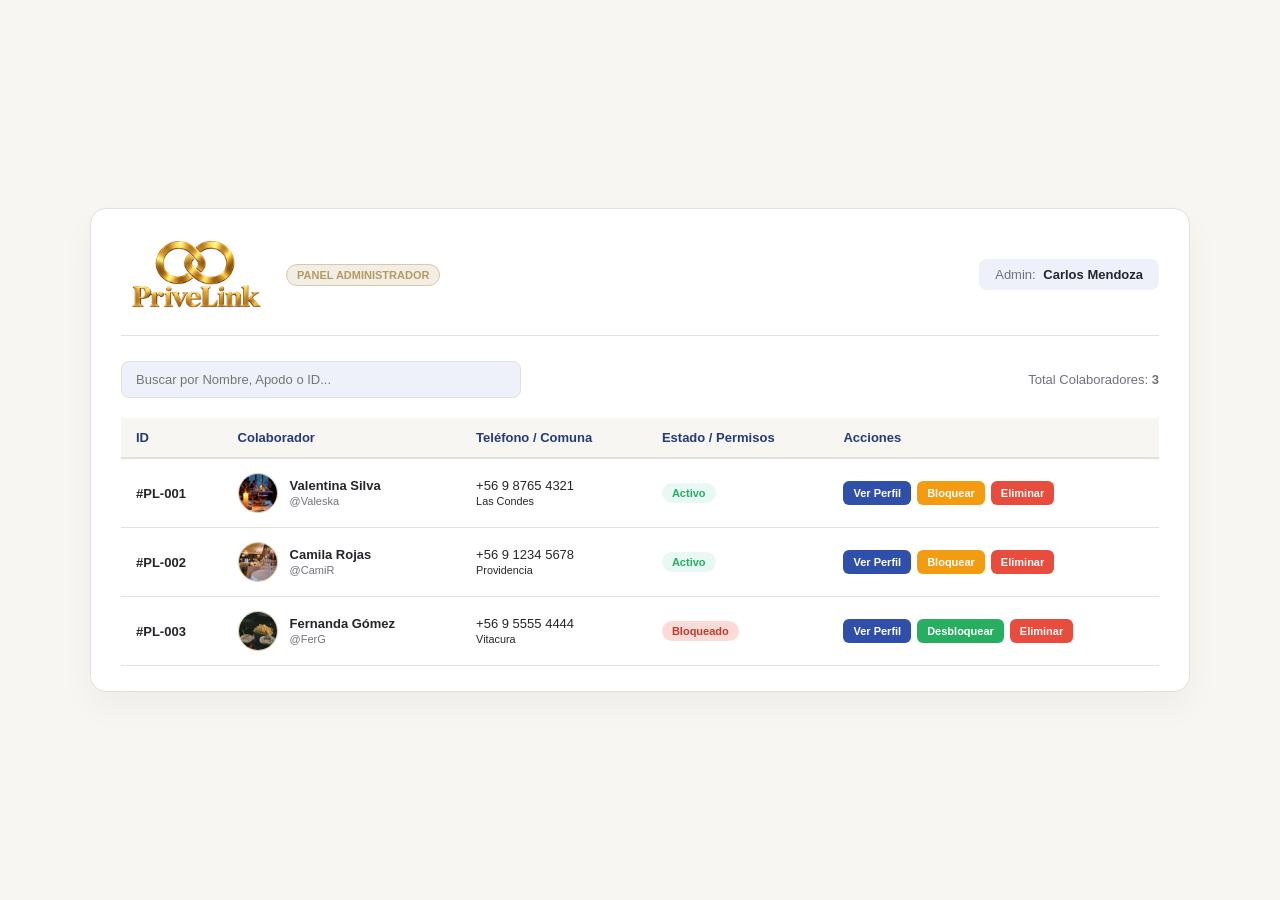
==== admin.html @ f7ac3140 "Se agrega pagina de administradores" ====
<!DOCTYPE html>
<html lang="es">
<head>
  <meta charset="UTF-8">
  <meta name="viewport" content="width=device-width, initial-scale=1.0">
  <title>Panel de Administración - PRIVÉLINK</title>
  <link rel="stylesheet" href="style.css">
</head>
<body>

  <div class="contenedor-admin">
    
    <header class="admin-header">
      <div class="brand-admin">
        <img src="img/logo privelink.png" alt="PriveLink Logo" class="logo-admin">
        <span class="badge-rol">Panel Administrador</span>
      </div>
      <div class="admin-user-info">
        <span class="label-admin">Admin:</span>
        <strong id="nombre-admin">Carlos Mendoza</strong>
      </div>
    </header>

    <section class="toolbar-admin">
      <div class="search-box">
        <input type="text" id="input-buscar" placeholder="Buscar por Nombre, Apodo o ID..." onkeyup="filtrarTabla()">
      </div>
      <div class="stats-box">
        <span>Total Colaboradores: <strong id="total-colaboradores">3</strong></span>
      </div>
    </section>

    <section class="tabla-contenedor">
      <table class="tabla-admin">
        <thead>
          <tr>
            <th>ID</th>
            <th>Colaborador</th>
            <th>Teléfono / Comuna</th>
            <th>Estado / Permisos</th>
            <th>Acciones</th>
          </tr>
        </thead>
        <tbody id="tabla-body">
          
          <tr data-id="PL-001">
            <td><strong>#PL-001</strong></td>
            <td>
              <div class="user-cell">
                <img src="img/servicio-cena.jpg" alt="Foto" class="avatar-tabla">
                <div>
                  <p class="user-name">Valentina Silva</p>
                  <span class="user-apodo">@Valeska</span>
                </div>
              </div>
            </td>
            <td>
              <p>+56 9 8765 4321</p>
              <small>Las Condes</small>
            </td>
            <td>
              <span class="status-tag activo">Activo</span>
            </td>
            <td>
              <div class="acciones-cell">
                <a href="perfil.html?id=PL-001" class="btn-tabla btn-ver" title="Ver Perfil">Ver Perfil</a>
                <button class="btn-tabla btn-estado" onclick="alternarEstado(this)">Bloquear</button>
                <button class="btn-tabla btn-eliminar" onclick="eliminarFila(this)">Eliminar</button>
              </div>
            </td>
          </tr>

          <tr data-id="PL-002">
            <td><strong>#PL-002</strong></td>
            <td>
              <div class="user-cell">
                <img src="img/servicio-evento.jpg" alt="Foto" class="avatar-tabla">
                <div>
                  <p class="user-name">Camila Rojas</p>
                  <span class="user-apodo">@CamiR</span>
                </div>
              </div>
            </td>
            <td>
              <p>+56 9 1234 5678</p>
              <small>Providencia</small>
            </td>
            <td>
              <span class="status-tag activo">Activo</span>
            </td>
            <td>
              <div class="acciones-cell">
                <a href="perfil.html?id=PL-002" class="btn-tabla btn-ver" title="Ver Perfil">Ver Perfil</a>
                <button class="btn-tabla btn-estado" onclick="alternarEstado(this)">Bloquear</button>
                <button class="btn-tabla btn-eliminar" onclick="eliminarFila(this)">Eliminar</button>
              </div>
            </td>
          </tr>

          <tr data-id="PL-003">
            <td><strong>#PL-003</strong></td>
            <td>
              <div class="user-cell">
                <img src="img/servicio-cine.jpg" alt="Foto" class="avatar-tabla">
                <div>
                  <p class="user-name">Fernanda Gómez</p>
                  <span class="user-apodo">@FerG</span>
                </div>
              </div>
            </td>
            <td>
              <p>+56 9 5555 4444</p>
              <small>Vitacura</small>
            </td>
            <td>
              <span class="status-tag bloqueado">Bloqueado</span>
            </td>
            <td>
              <div class="acciones-cell">
                <a href="perfil.html?id=PL-003" class="btn-tabla btn-ver" title="Ver Perfil">Ver Perfil</a>
                <button class="btn-tabla btn-estado desbloquear" onclick="alternarEstado(this)">Desbloquear</button>
                <button class="btn-tabla btn-eliminar" onclick="eliminarFila(this)">Eliminar</button>
              </div>
            </td>
          </tr>

        </tbody>
      </table>
    </section>

  </div>

  <script src="script-admin.js"></script>
</body>
</html>
---- style.css ----
* {
  box-sizing: border-box;
  margin: 0;
  padding: 0;
}

body {
  font-family: 'Trebuchet MS', 'Lucida Sans Unicode', 'Lucida Grande', sans-serif;
  min-height: 100vh;
  background-color: #F7F6F2;
  display: flex;
  justify-content: center;
  align-items: center;
  padding: 20px;
  color: #25262B;
}

.contenedor-principal {
  display: flex;
  flex-direction: row;
  width: 100%;
  max-width: 1060px;
  min-height: 620px;
  gap: 30px;
  align-items: center;
}

.tarjeta-formulario {
  background: #FFFFFF;
  width: 450px;
  padding: 35px 32px;
  border-radius: 16px;
  border: 1px solid #E2E0DB;
  box-shadow: 0 15px 35px rgba(37, 38, 43, 0.04);
  flex-shrink: 0;
}

.titulo-form {
  font-family: 'Georgia', serif;
  font-size: 26px;
  font-weight: 700;
  color: #243B78;
  margin-bottom: 22px;
}

.pasos-header {
  position: relative;
  margin-bottom: 30px;
}

.linea-progreso {
  position: absolute;
  top: 14px;
  left: 12%;
  width: 76%;
  height: 2px;
  background-color: #E2E0DB;
  z-index: 1;
}

.linea-fill {
  width: 0%;
  height: 100%;
  background: #304FA8;
  transition: width 0.3s ease;
}

.puntos-pasos {
  display: flex;
  justify-content: space-between;
  position: relative;
  z-index: 2;
}

.paso-item {
  display: flex;
  flex-direction: column;
  align-items: center;
  gap: 4px;
}

.paso-item .num {
  width: 28px;
  height: 28px;
  border-radius: 50%;
  background: #E2E0DB;
  color: #70727A;
  font-size: 12px;
  font-weight: bold;
  display: flex;
  align-items: center;
  justify-content: center;
  transition: all 0.3s ease;
}

.paso-item .label {
  font-size: 11px;
  color: #70727A;
}

.paso-item.activo .num {
  background: #304FA8;
  color: #FFFFFF;
  box-shadow: 0 3px 8px rgba(48, 79, 168, 0.25);
}

.paso-item.activo .label {
  color: #243B78;
  font-weight: bold;
}

.paso-contenido {
  display: none;
}

.paso-contenido.activo {
  display: block;
}

.grupo-input {
  margin-bottom: 18px;
}

.grupo-input label {
  display: block;
  font-size: 12px;
  font-weight: 600;
  color: #25262B;
  margin-bottom: 6px;
}

.grupo-input input,
.grupo-input textarea {
  width: 100%;
  padding: 12px 14px;
  border-radius: 8px;
  border: 1px solid #E2E0DB;
  background-color: #EEF1FA;
  font-size: 13px;
  color: #25262B;
  font-family: inherit;
  outline: none;
  transition: all 0.2s ease;
}

.grupo-input input::placeholder,
.grupo-input textarea::placeholder {
  color: #70727A;
  opacity: 0.7;
}

.grupo-input input:focus,
.grupo-input textarea:focus {
  background-color: #FFFFFF;
  border-color: #304FA8;
  box-shadow: 0 0 0 3px rgba(48, 79, 168, 0.12);
}

.upload-box {
  background: #EEF1FA;
  border: 2px dashed #D8C8A5;
  border-radius: 8px;
  padding: 22px;
  text-align: center;
  position: relative;
  transition: border-color 0.2s;
}

.upload-box:hover {
  border-color: #B59A63;
}

.upload-box input {
  position: absolute;
  top: 0; left: 0; width: 100%; height: 100%;
  opacity: 0;
  cursor: pointer;
}

.upload-box p {
  font-size: 12px;
  color: #70727A;
  word-break: break-all;
}

.upload-box p.archivo-cargado {
  color: #243B78;
  font-weight: bold;
}

.error-msg {
  display: none;
  font-size: 11px;
  color: #c0392b;
  margin-top: 4px;
}

.grupo-input.error input,
.grupo-input.error textarea {
  border-color: #c0392b;
  background-color: #fff5f5;
}

.grupo-input.error .error-msg {
  display: block;
}

.btn-principal {
  width: 100%;
  padding: 13px;
  border-radius: 8px;
  border: none;
  background: #304FA8;
  color: #FFFFFF;
  font-family: 'Trebuchet MS', sans-serif;
  font-size: 14px;
  font-weight: bold;
  cursor: pointer;
  margin-top: 10px;
  transition: background-color 0.2s ease, box-shadow 0.2s ease;
}

.btn-principal:hover {
  background: #243B78;
  box-shadow: 0 4px 12px rgba(36, 59, 120, 0.25);
}

.botones-dobles {
  display: flex;
  gap: 10px;
  margin-top: 10px;
}

.btn-secundario {
  width: 35%;
  padding: 13px;
  border-radius: 8px;
  border: 1px solid #D8C8A5;
  background: #F3EEE5;
  color: #25262B;
  font-family: 'Trebuchet MS', sans-serif;
  font-size: 14px;
  font-weight: 600;
  cursor: pointer;
  transition: all 0.2s ease;
}

.btn-secundario:hover {
  background: #E2E0DB;
  border-color: #B59A63;
}

.tarjeta-derecha {
  flex: 1;
  height: 590px;
  border-radius: 16px;
  background: linear-gradient(180deg, #F3EEE5 0%, #EEF1FA 100%);
  border: 1px solid #E2E0DB;
  display: flex;
  flex-direction: column;
  align-items: center;
  justify-content: space-between;
  padding: 35px 20px 25px 20px;
  position: relative;
  overflow: hidden;
}

.header-marca {
  text-align: center;
  z-index: 2;
}

.logo-flor {
  margin-bottom: 6px;
}

.logo-img {
  max-width: 210px;
  height: auto;
  display: block;
  margin: 0 auto;
}

.marca-slogan {
  font-size: 11px;
  color: #B59A63;
  letter-spacing: 3px;
  margin-top: 8px;
  font-weight: 600;
}

.collage-servicios {
  position: relative;
  width: 100%;
  height: 380px;
  display: flex;
  justify-content: center;
  align-items: center;
}

.card-mini {
  position: absolute;
  width: 175px;
  height: 180px;
  border-radius: 12px;
  overflow: hidden;
  background: #FFFFFF;
  border: 1px solid #E2E0DB;
  box-shadow: 0 10px 22px rgba(37, 38, 43, 0.08);
  transition: all 0.4s ease;
  cursor: pointer;
  display: flex;
  flex-direction: column;
}

.card-mini img {
  width: 100%;
  height: 140px;
  object-fit: cover;
}

.card-body {
  padding: 8px 10px;
  background: #FFFFFF;
  display: flex;
  align-items: center;
  justify-content: center;
  height: 40px;
}

.tag-servicio {
  font-size: 11px;
  font-weight: 600;
  color: #243B78;
  text-align: center;
}

.card-mini.c3 {
  z-index: 1;
  transform: translate(-75px, -35px) rotate(-6deg);
  animation: flotar3 8s ease-in-out infinite alternate;
}

.card-mini.c4 {
  z-index: 2;
  transform: translate(75px, -25px) rotate(6deg);
  animation: flotar4 6.5s ease-in-out infinite alternate;
}

.card-mini.c1.al-frente {
  z-index: 5;
  transform: translate(-65px, 35px) rotate(-3deg);
  animation: flotar1 6s ease-in-out infinite alternate;
}

.card-mini.c2.al-frente {
  z-index: 6;
  transform: translate(65px, 45px) rotate(4deg);
  animation: flotar2 7s ease-in-out infinite alternate;
}

.card-mini:hover {
  z-index: 20 !important;
  transform: scale(1.12) rotate(0deg) !important;
  box-shadow: 0 16px 30px rgba(36, 59, 120, 0.22);
  border-color: #B59A63;
}

.valores-footer {
  z-index: 2;
}

.frase-marca {
  font-family: 'Georgia', serif;
  font-style: italic;
  font-size: 14px;
  color: #B59A63;
}

@keyframes flotar1 {
  from { transform: translate(-65px, 35px) rotate(-3deg); }
  to { transform: translate(-65px, 45px) rotate(0deg); }
}

@keyframes flotar2 {
  from { transform: translate(65px, 45px) rotate(4deg); }
  to { transform: translate(65px, 33px) rotate(7deg); }
}

@keyframes flotar3 {
  from { transform: translate(-75px, -35px) rotate(-6deg); }
  to { transform: translate(-75px, -23px) rotate(-3deg); }
}

@keyframes flotar4 {
  from { transform: translate(75px, -25px) rotate(6deg); }
  to { transform: translate(75px, -15px) rotate(3deg); }
}

@media (max-width: 880px) {
  .contenedor-principal {
    flex-direction: column;
  }
  .tarjeta-formulario, .tarjeta-derecha {
    width: 100%;
  }
  .tarjeta-derecha {
    height: 440px;
  }
}



.contenedor-admin {
  width: 100%;
  max-width: 1100px;
  margin: 30px auto;
  background: #FFFFFF;
  border-radius: 16px;
  border: 1px solid #E2E0DB;
  box-shadow: 0 15px 35px rgba(37, 38, 43, 0.04);
  padding: 25px 30px;
}

.admin-header {
  display: flex;
  justify-content: space-between;
  align-items: center;
  padding-bottom: 20px;
  border-bottom: 1px solid #E2E0DB;
  margin-bottom: 25px;
}

.brand-admin {
  display: flex;
  align-items: center;
  gap: 15px;
}

.logo-admin {
  max-width: 150px;
  height: auto;
}

.badge-rol {
  background: #F3EEE5;
  color: #B59A63;
  border: 1px solid #D8C8A5;
  font-size: 11px;
  font-weight: 700;
  padding: 4px 10px;
  border-radius: 20px;
  text-transform: uppercase;
}

.admin-user-info {
  font-size: 13px;
  color: #25262B;
  background: #EEF1FA;
  padding: 8px 16px;
  border-radius: 8px;
}

.label-admin {
  color: #70727A;
  margin-right: 4px;
}

.toolbar-admin {
  display: flex;
  justify-content: space-between;
  align-items: center;
  margin-bottom: 20px;
  gap: 20px;
}

.search-box {
  flex: 1;
}

.search-box input {
  width: 100%;
  max-width: 400px;
  padding: 10px 14px;
  border-radius: 8px;
  border: 1px solid #E2E0DB;
  background-color: #EEF1FA;
  font-size: 13px;
  outline: none;
}

.search-box input:focus {
  background-color: #FFFFFF;
  border-color: #304FA8;
}

.stats-box {
  font-size: 13px;
  color: #70727A;
}

.tabla-contenedor {
  overflow-x: auto;
}

.tabla-admin {
  width: 100%;
  border-collapse: collapse;
  text-align: left;
  font-size: 13px;
}

.tabla-admin th {
  background-color: #F7F6F2;
  color: #243B78;
  padding: 12px 15px;
  font-weight: 700;
  border-bottom: 2px solid #E2E0DB;
}

.tabla-admin td {
  padding: 14px 15px;
  border-bottom: 1px solid #E2E0DB;
  vertical-align: middle;
}

.user-cell {
  display: flex;
  align-items: center;
  gap: 12px;
}

.avatar-tabla {
  width: 40px;
  height: 40px;
  border-radius: 50%;
  object-fit: cover;
  border: 1px solid #D8C8A5;
}

.user-name {
  font-weight: 700;
  color: #25262B;
}

.user-apodo {
  font-size: 11px;
  color: #70727A;
}

.status-tag {
  display: inline-block;
  padding: 4px 10px;
  border-radius: 12px;
  font-size: 11px;
  font-weight: bold;
}

.status-tag.activo {
  background-color: #e8f8f5;
  color: #27ae60;
}

.status-tag.bloqueado {
  background-color: #fadbd8;
  color: #c0392b;
}

.acciones-cell {
  display: flex;
  gap: 6px;
}

.btn-tabla {
  padding: 6px 10px;
  border-radius: 6px;
  font-size: 11px;
  font-weight: 600;
  cursor: pointer;
  border: none;
  text-decoration: none;
  transition: all 0.2s ease;
}

.btn-ver {
  background-color: #304FA8;
  color: #FFFFFF;
}

.btn-ver:hover {
  background-color: #243B78;
}

.btn-estado {
  background-color: #f39c12;
  color: #FFFFFF;
}

.btn-estado.desbloquear {
  background-color: #27ae60;
}

.btn-eliminar {
  background-color: #e74c3c;
  color: #FFFFFF;
}

.btn-eliminar:hover {
  background-color: #c0392b;
}
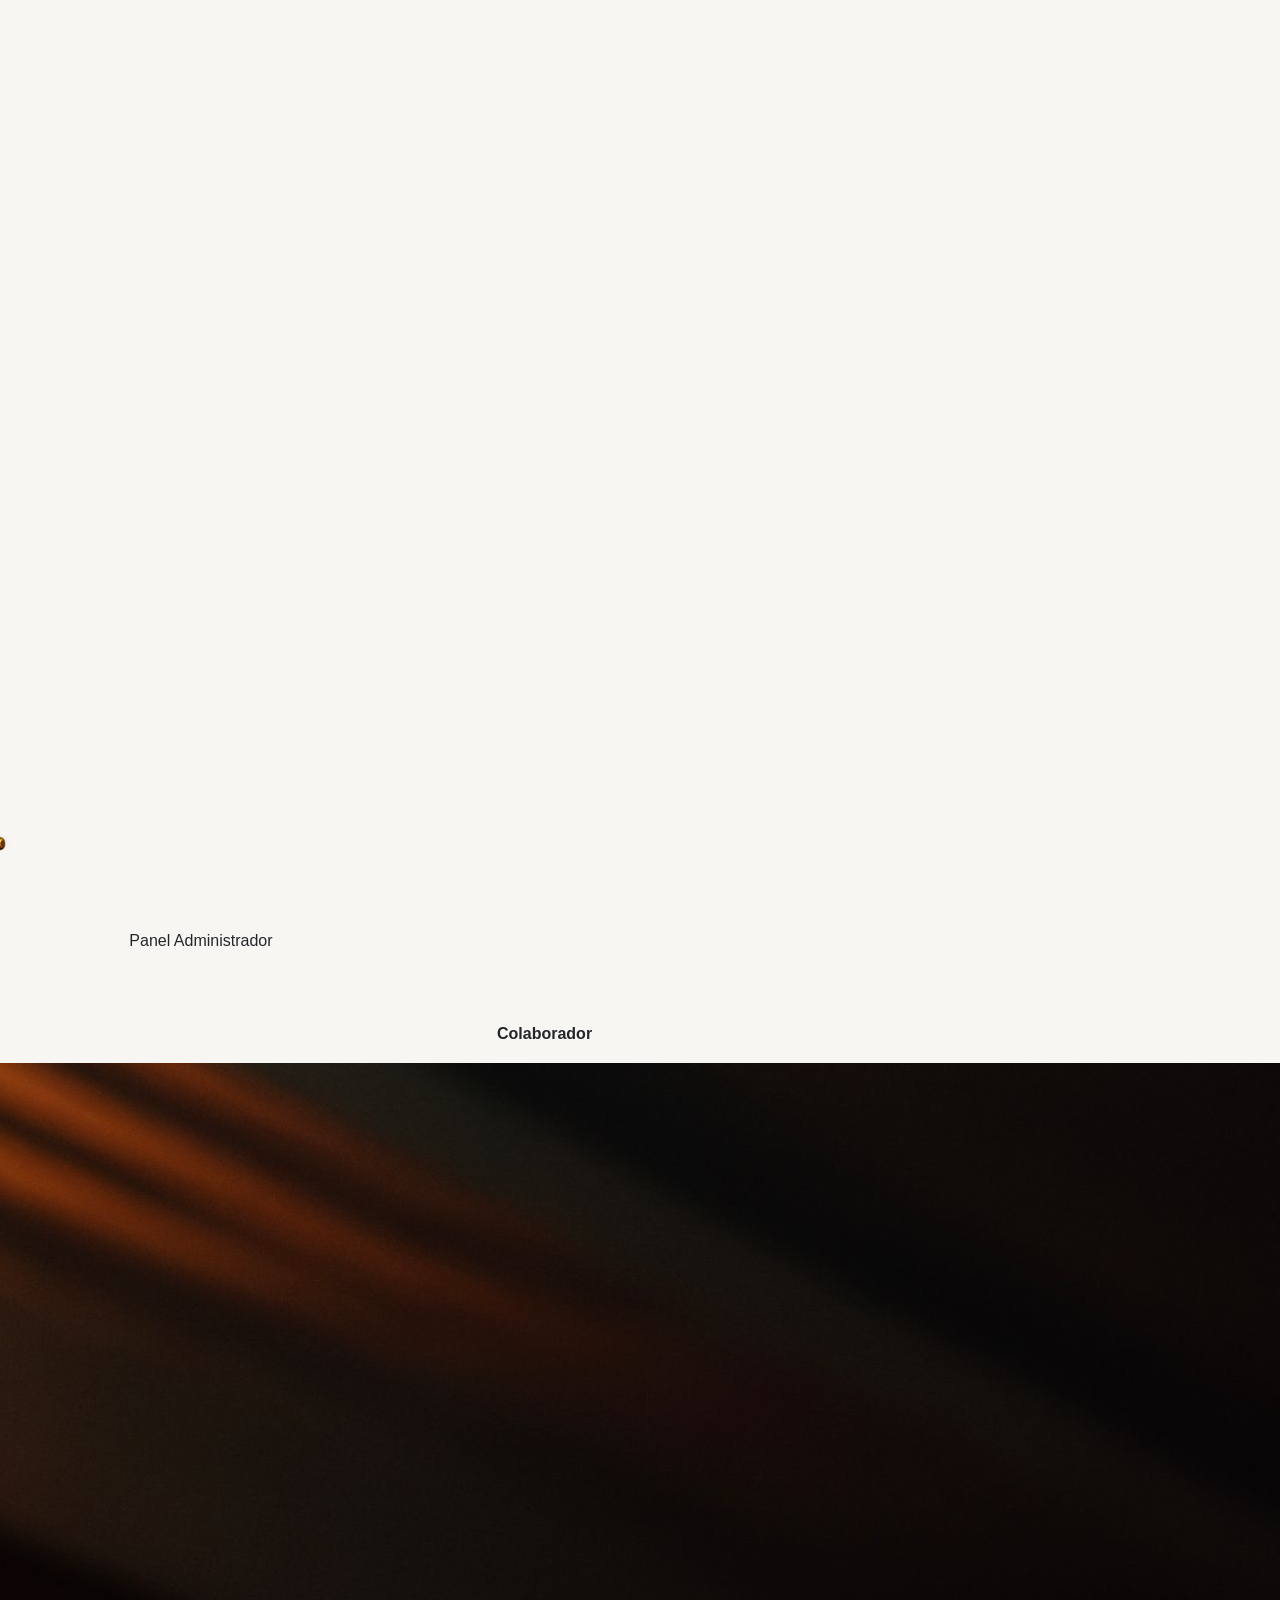
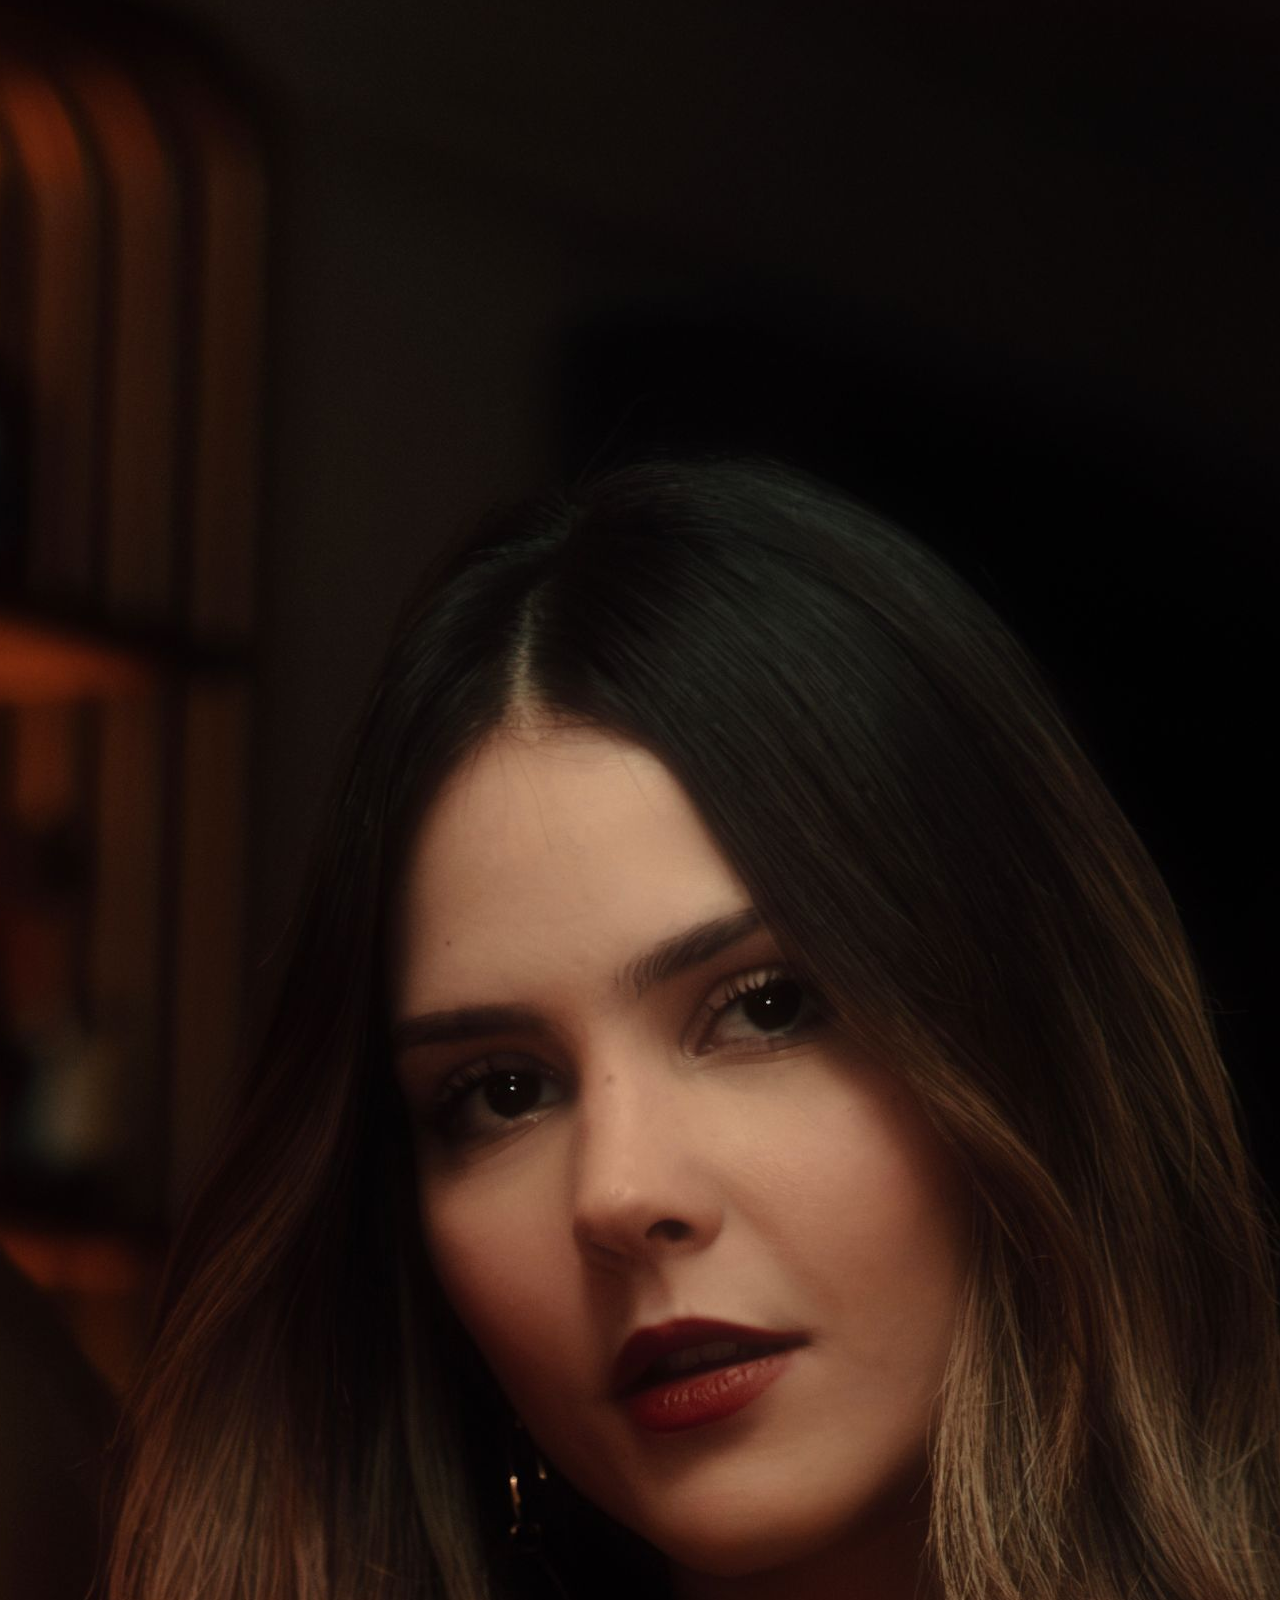
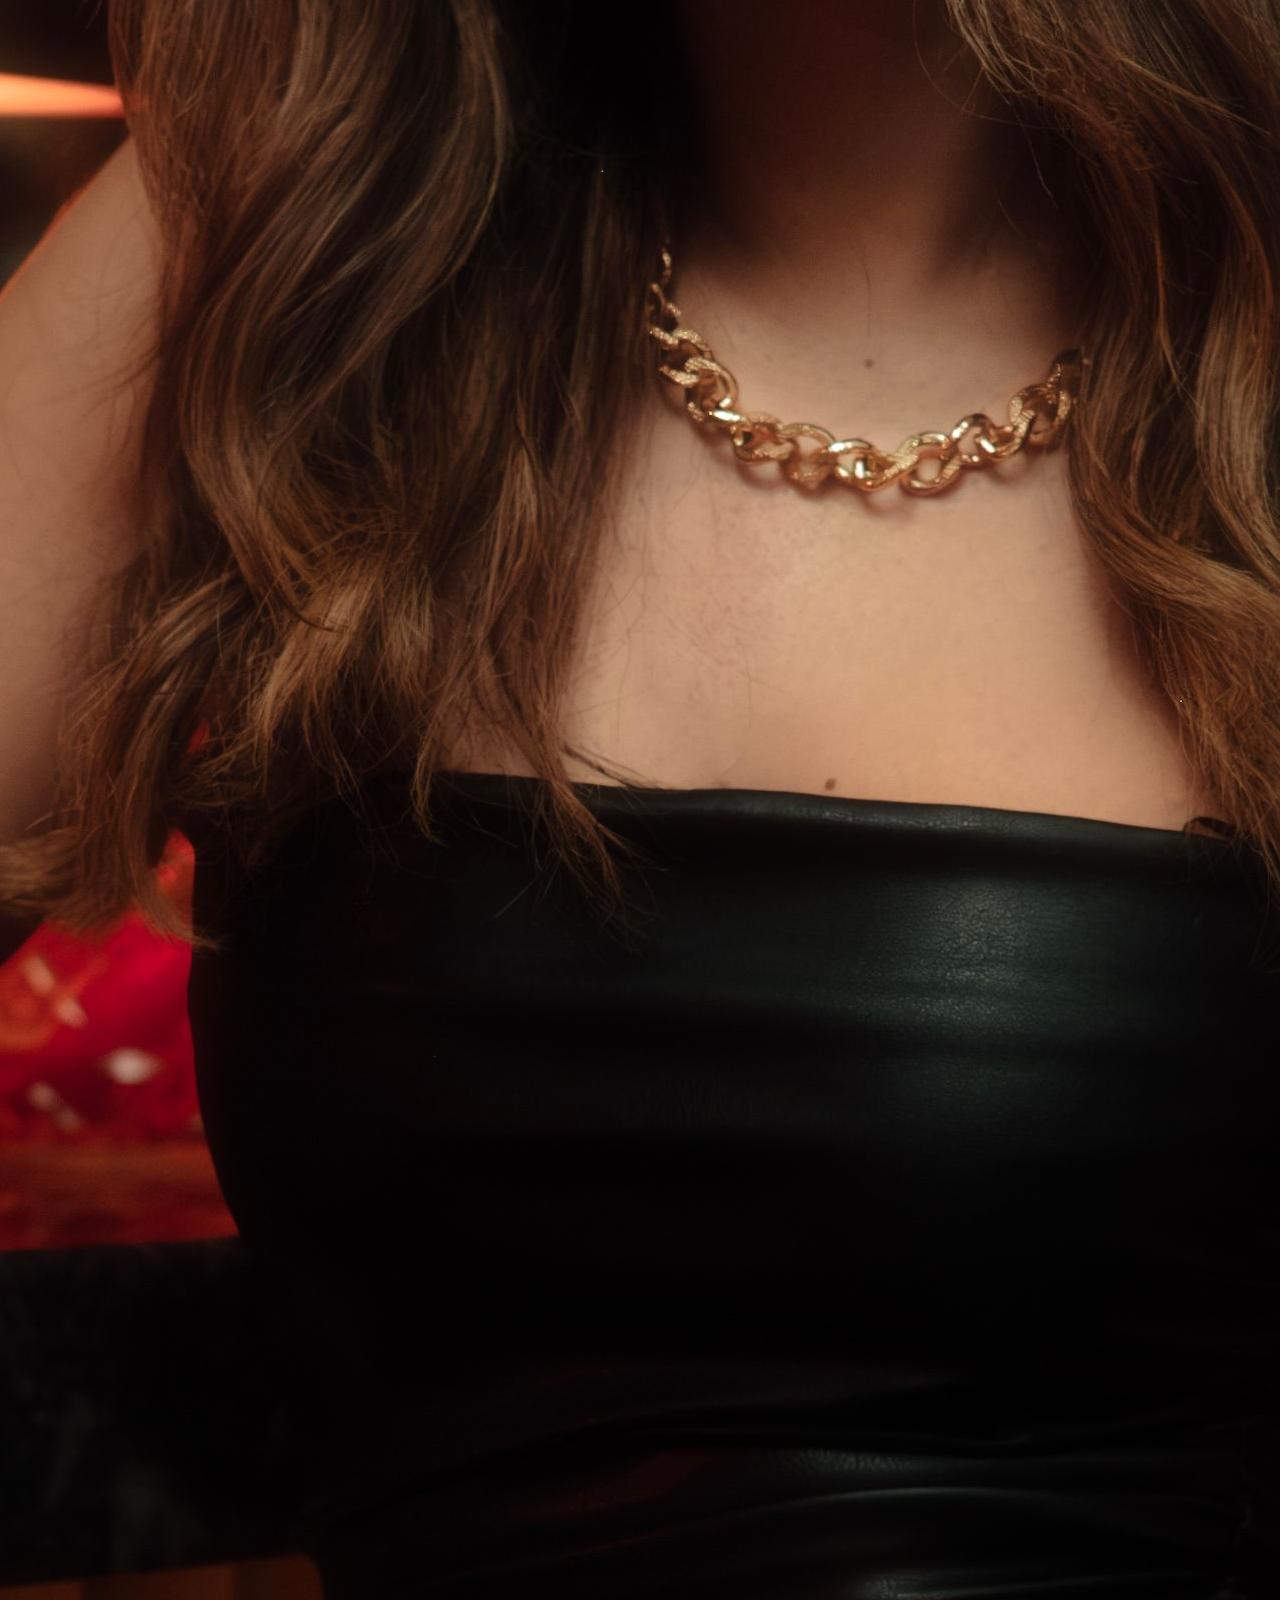
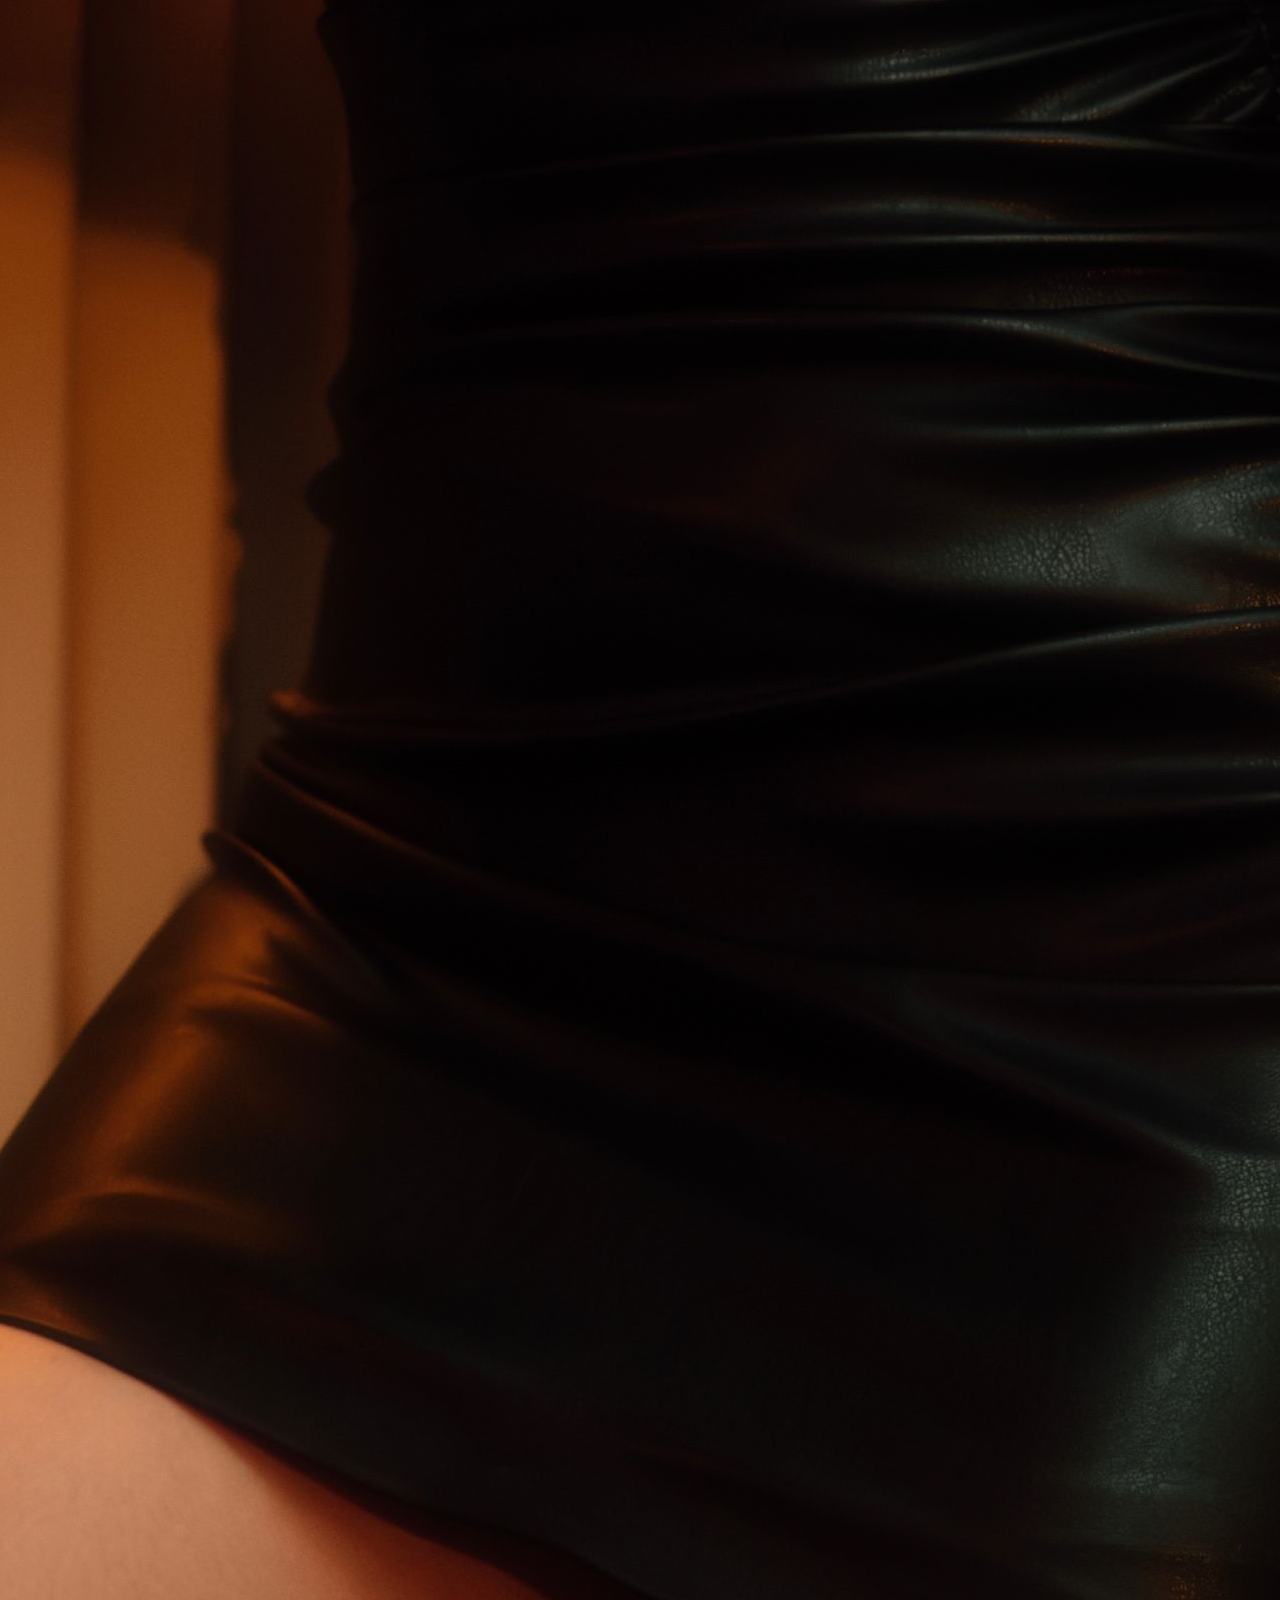
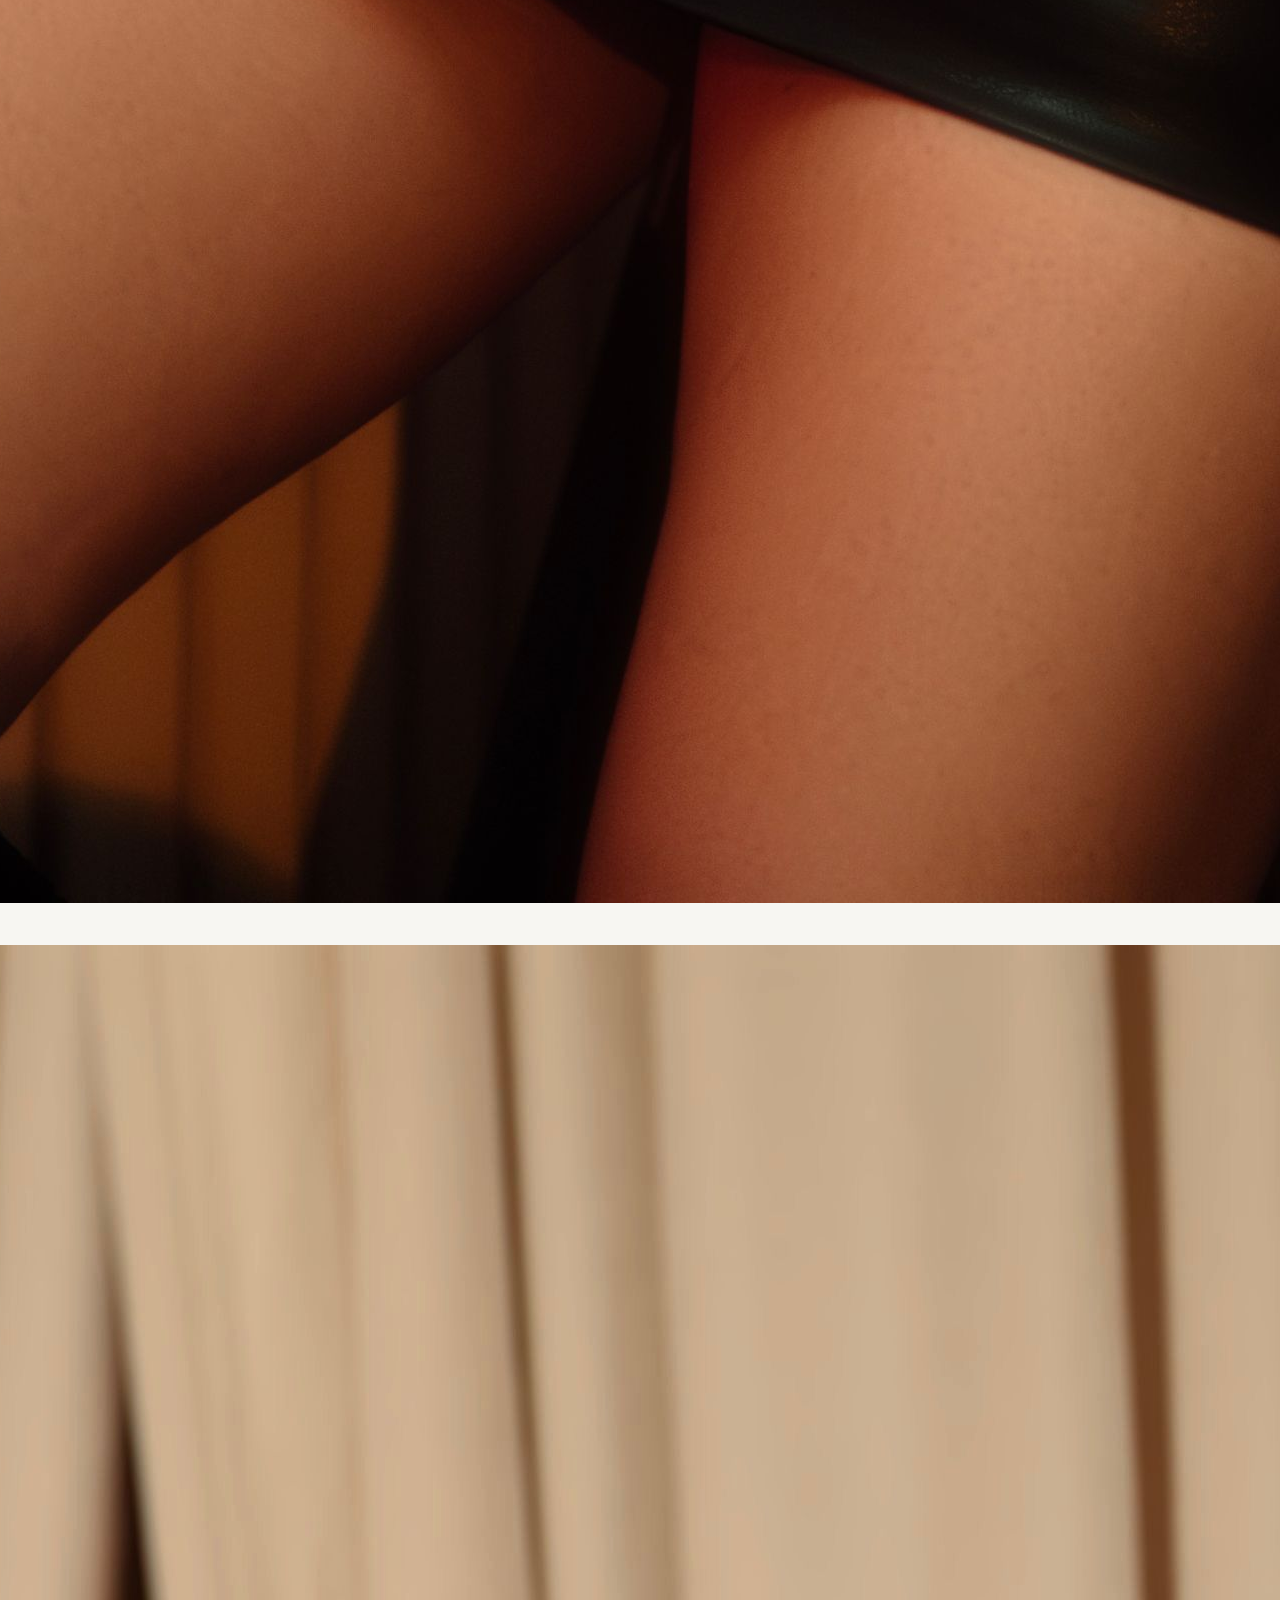
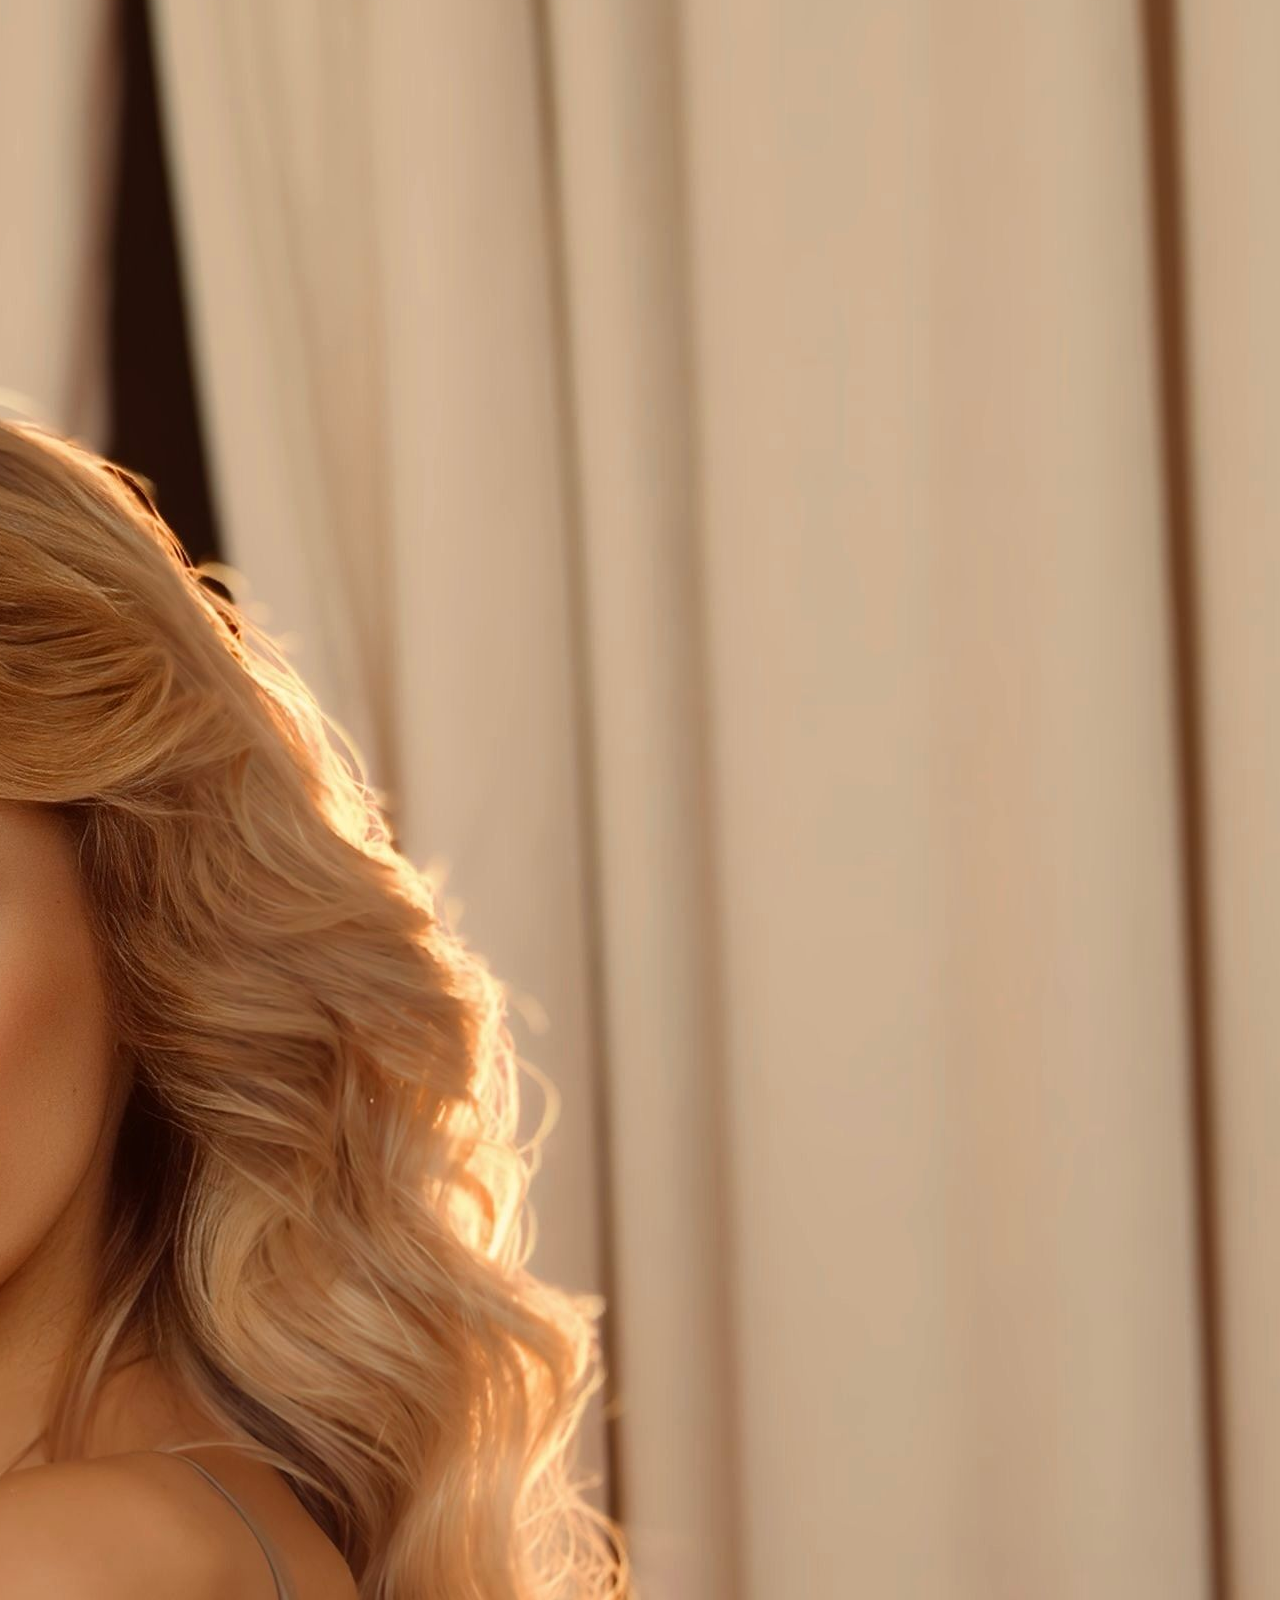
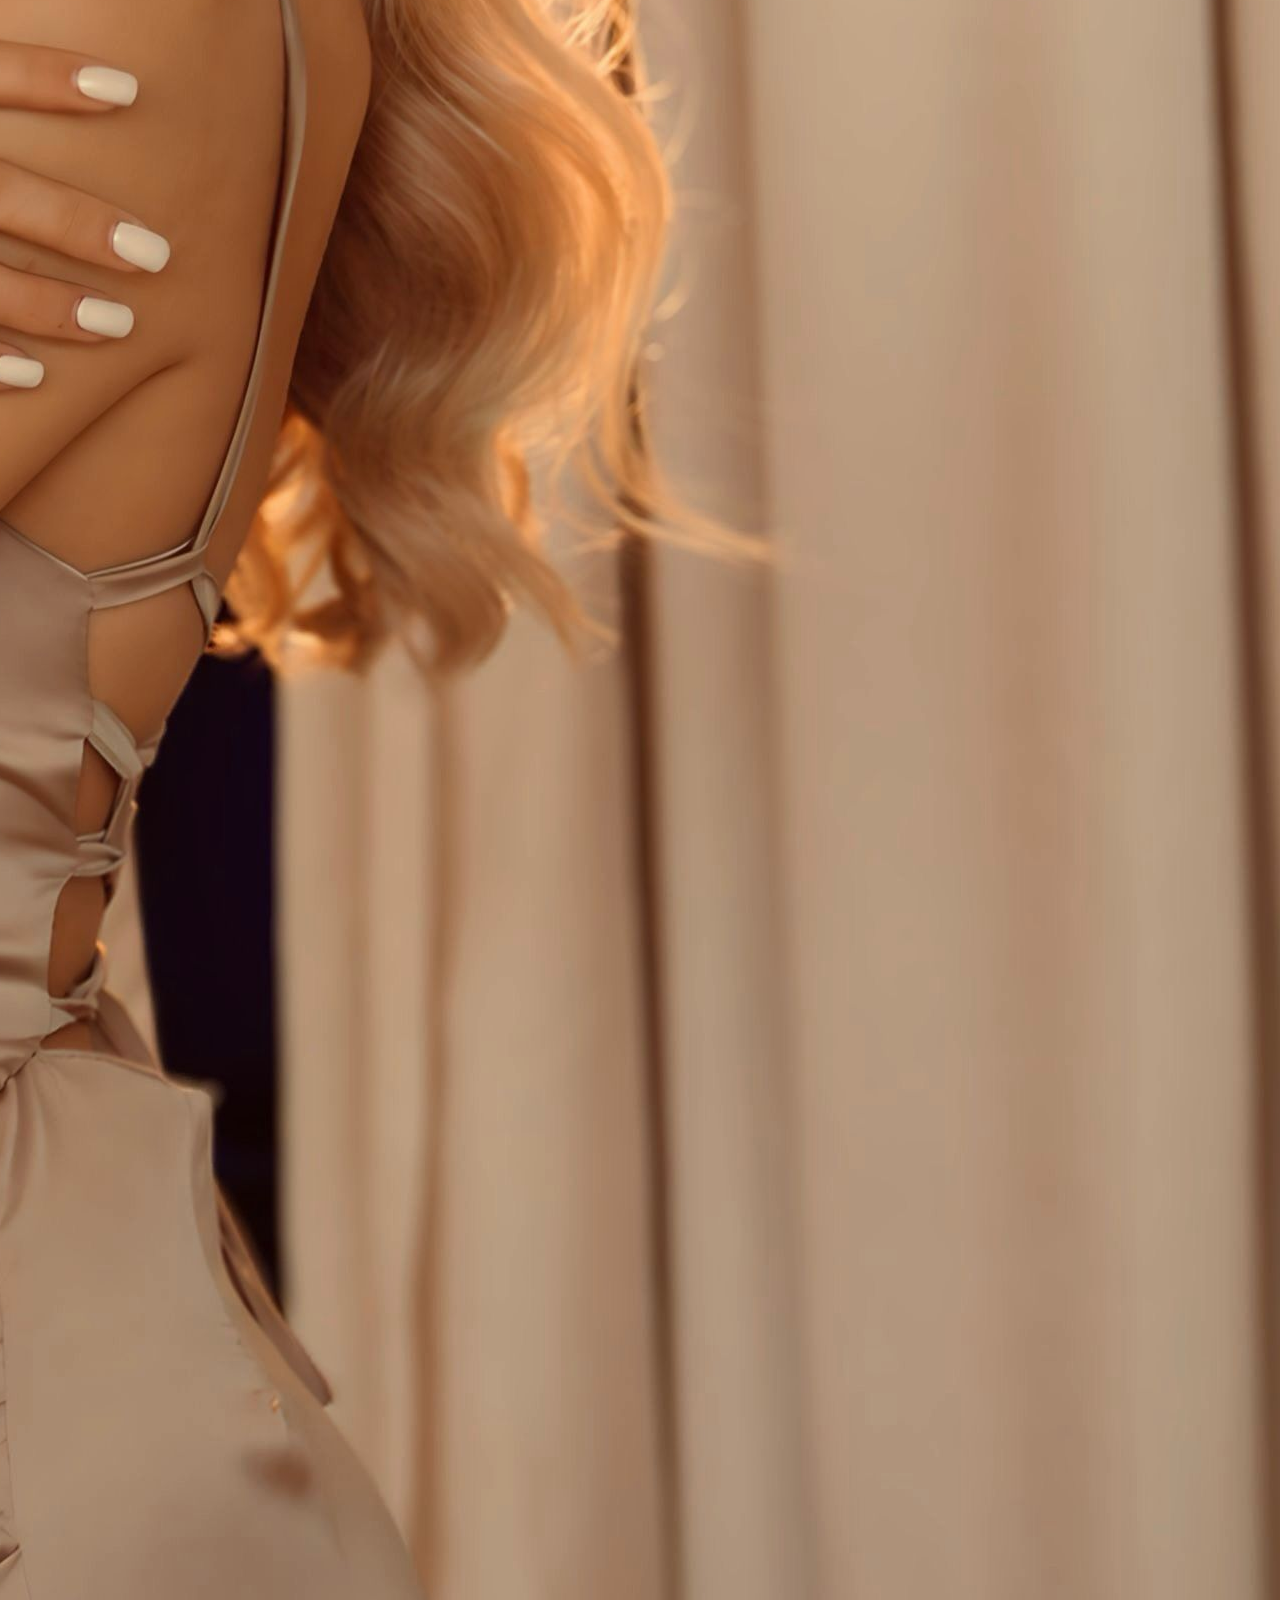
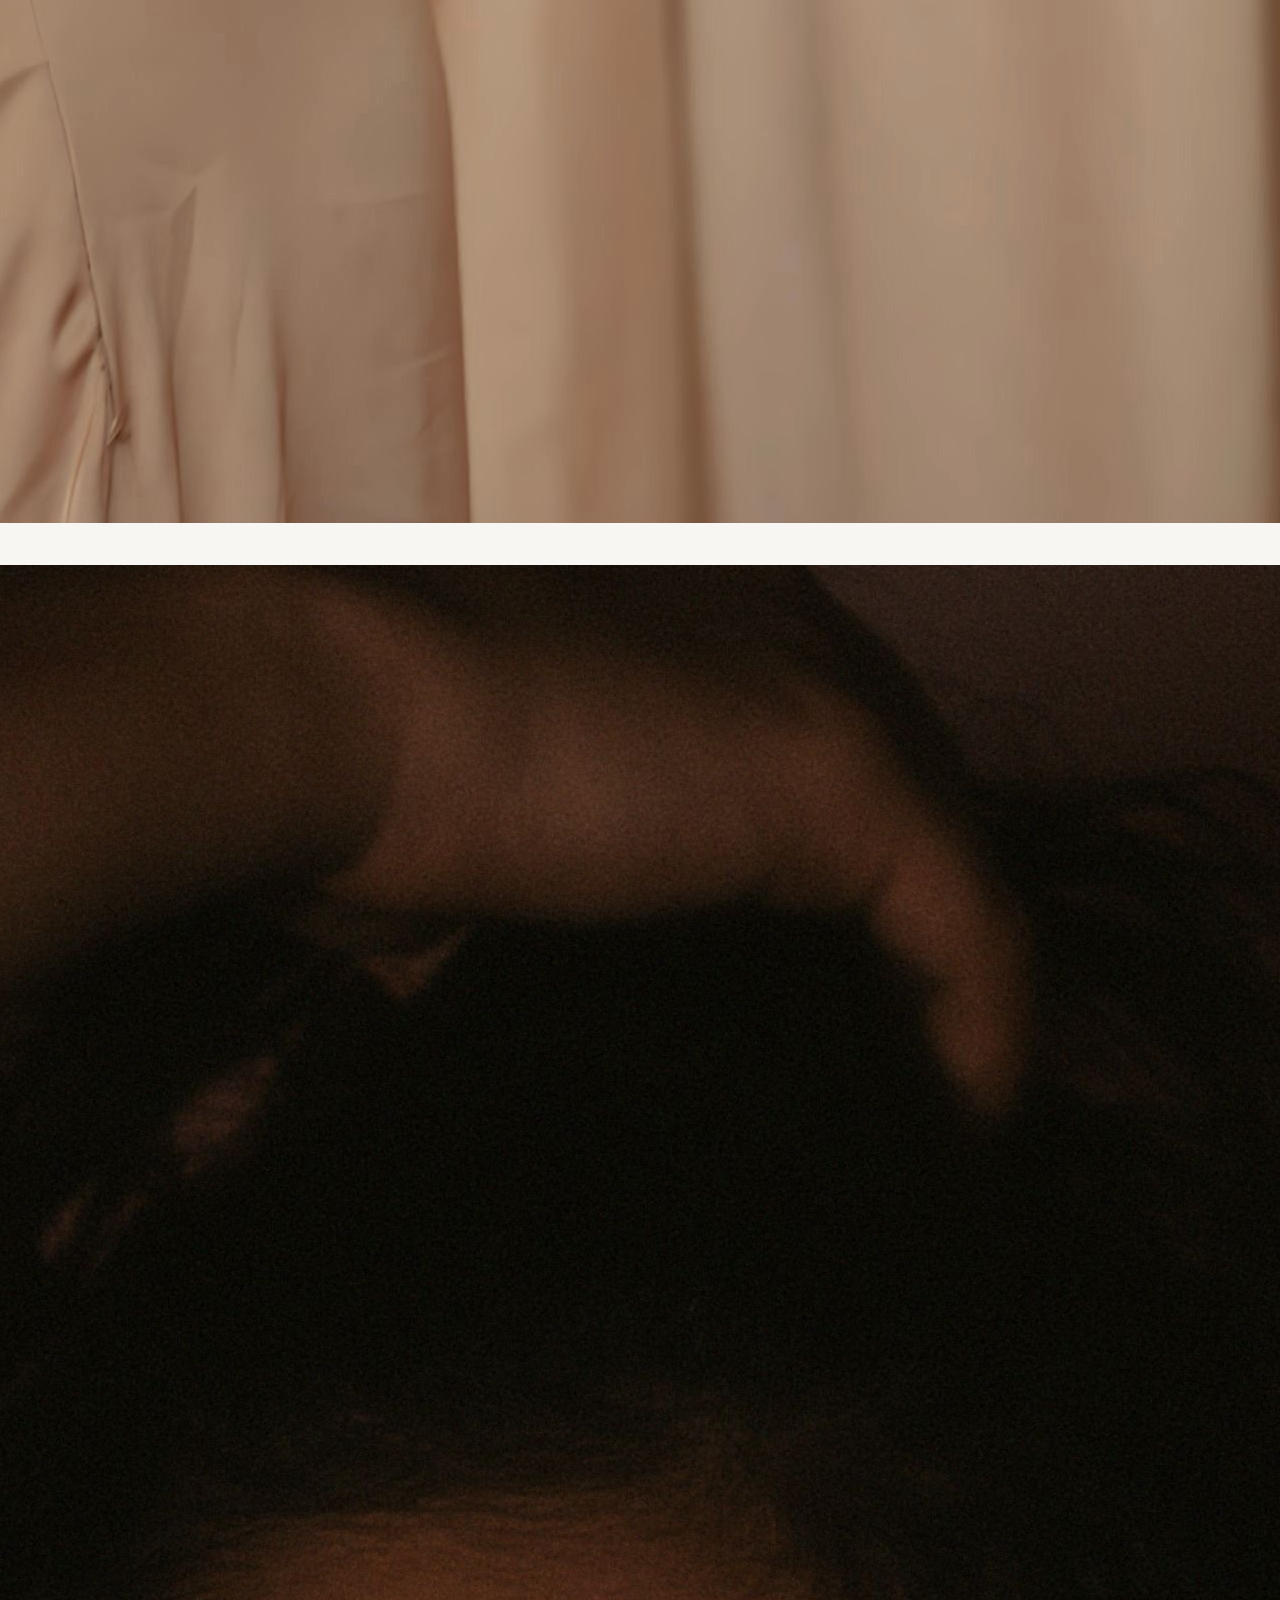
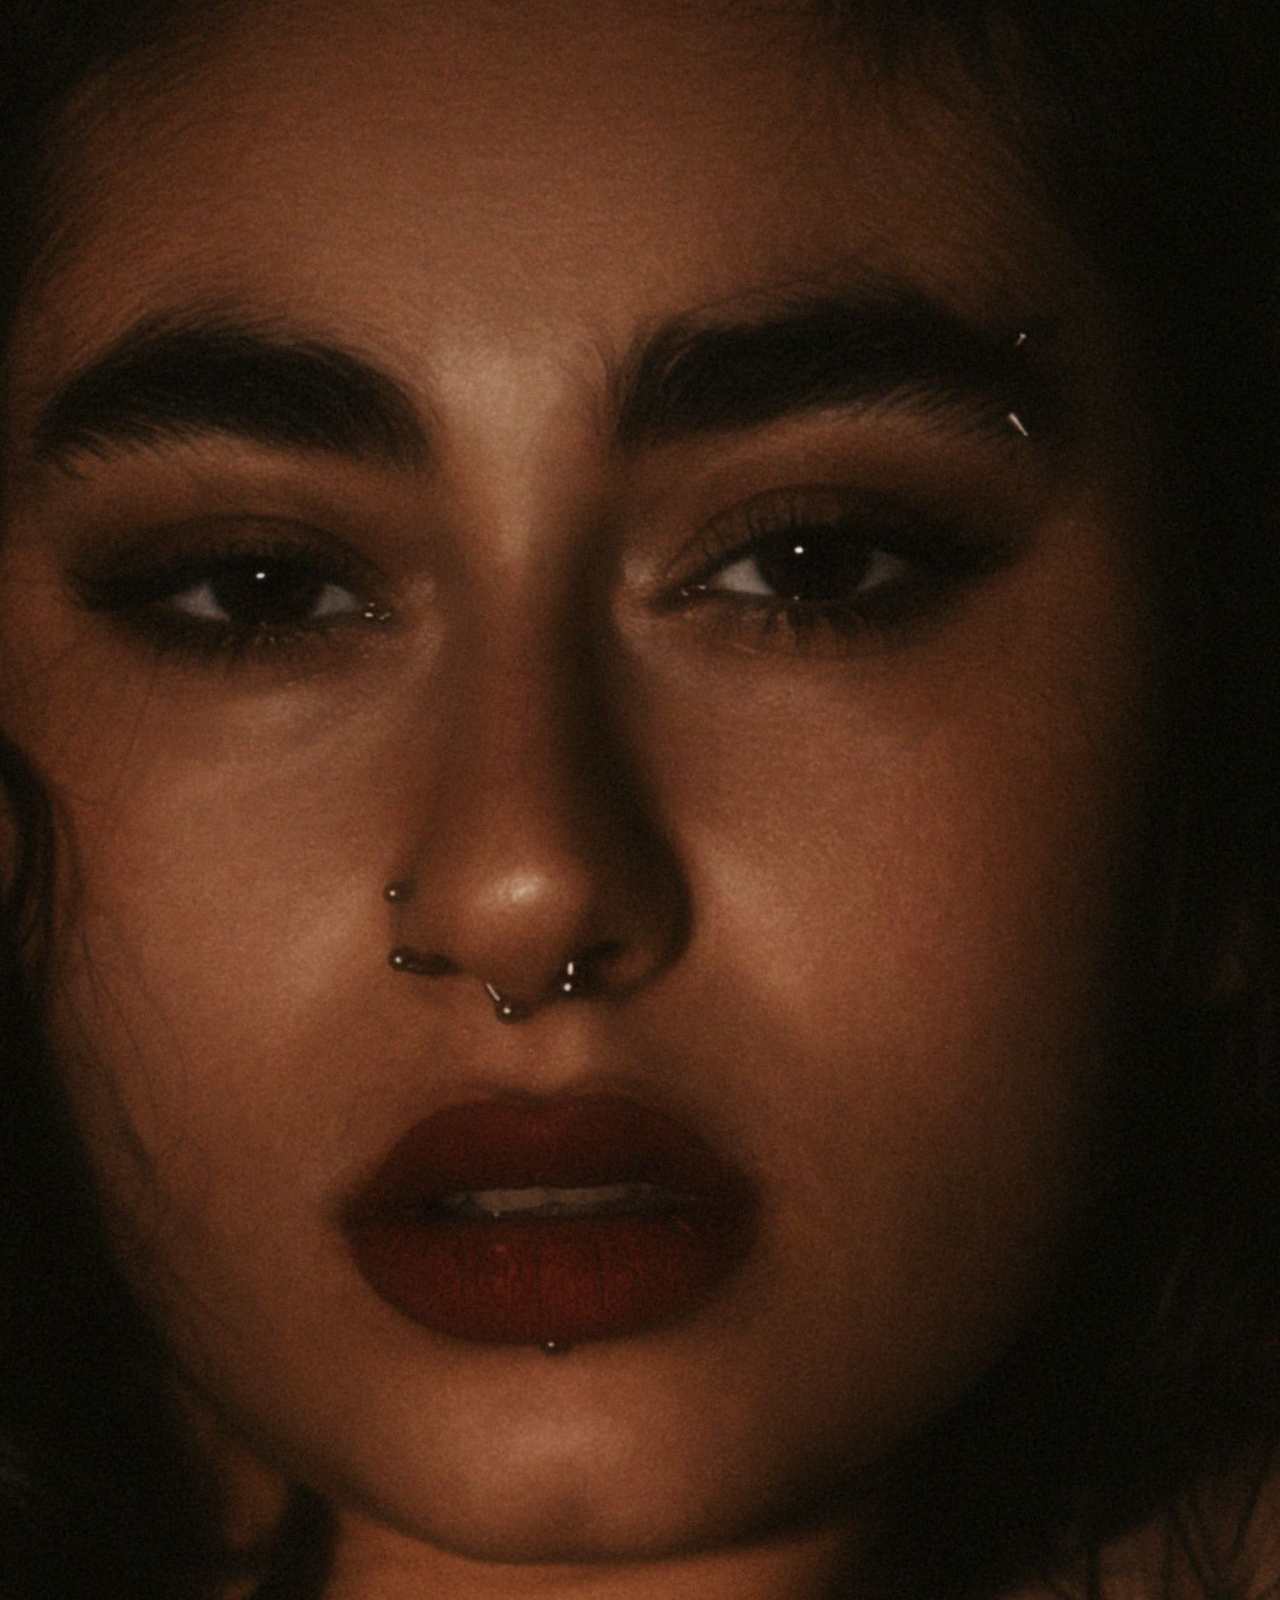
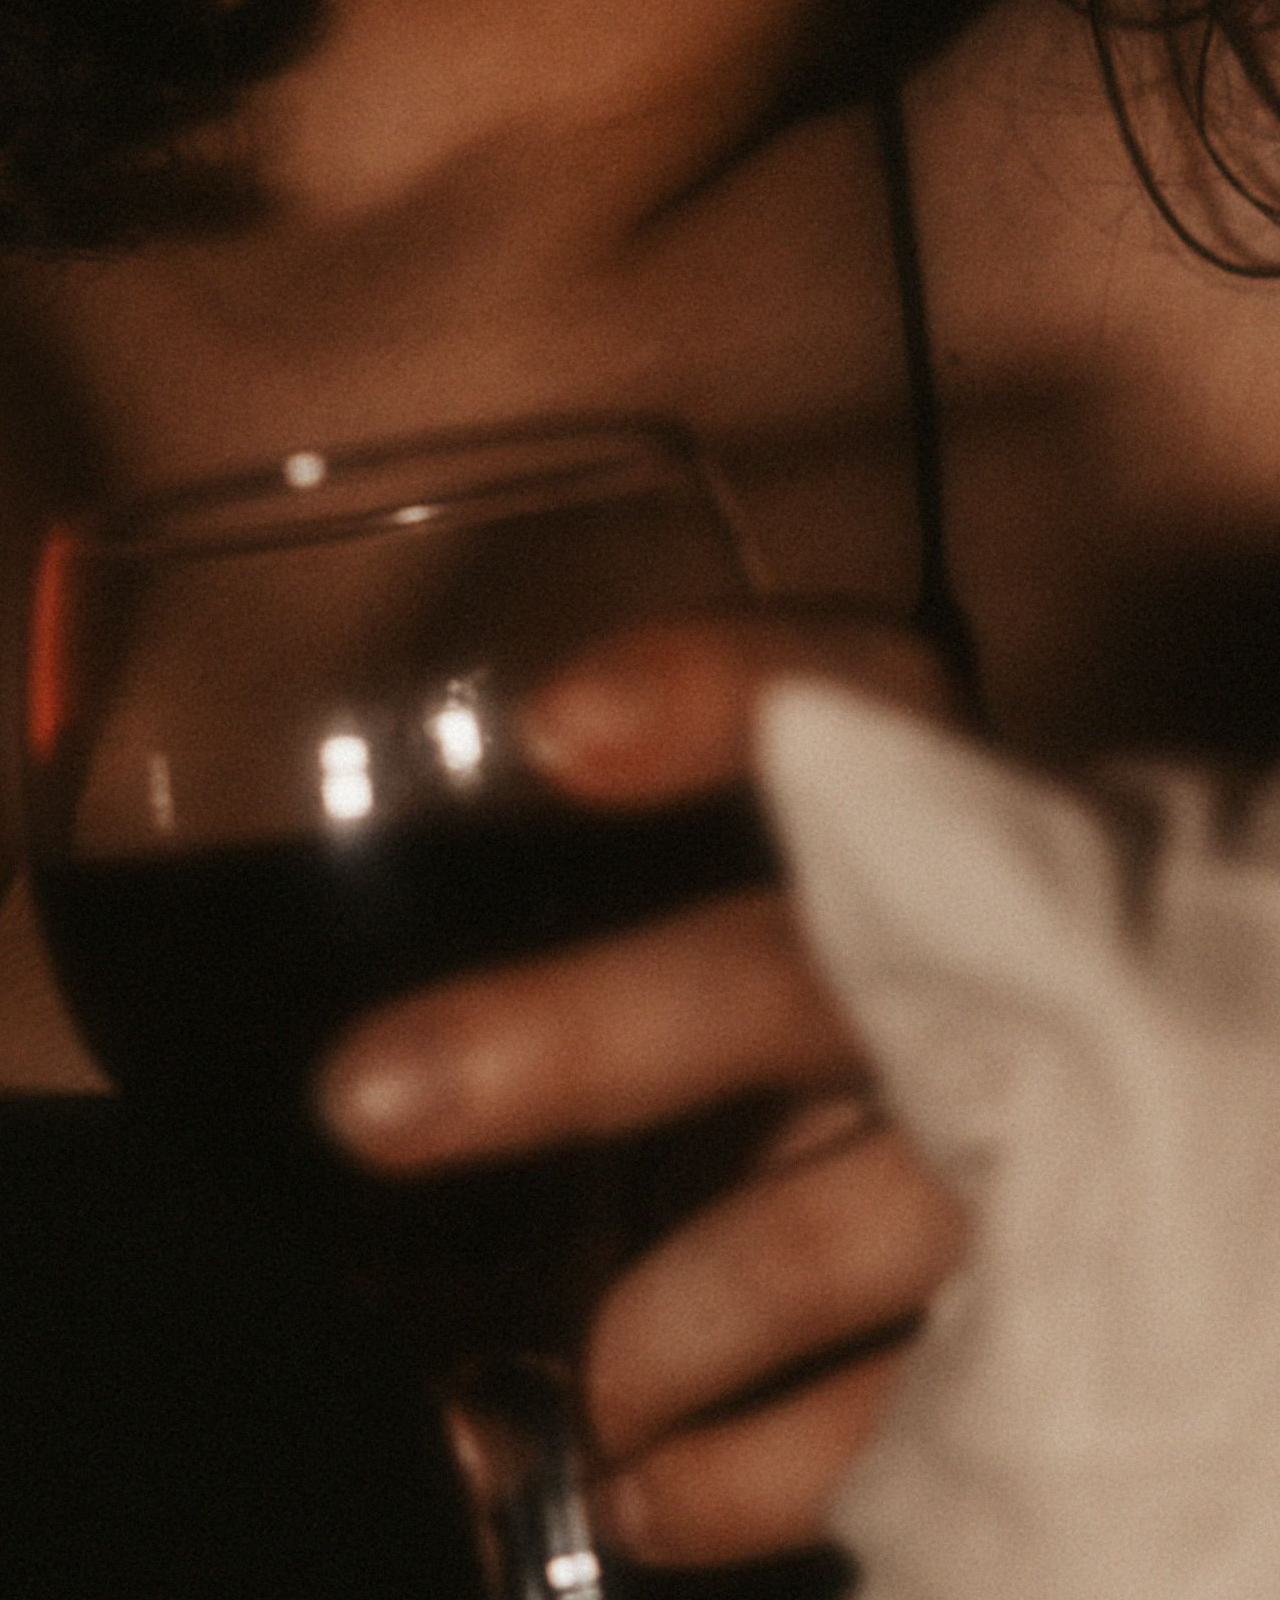
==== commit e7a67fd9: "Actualiza rama Javiera con cambios de main" ====
--- a/admin.html
+++ b/admin.html
@@ -47,16 +47,16 @@
             <td><strong>#PL-001</strong></td>
             <td>
               <div class="user-cell">
-                <img src="img/servicio-cena.jpg" alt="Foto" class="avatar-tabla">
+                <img src="img/sofia.jpg" alt="Foto" class="avatar-tabla">
                 <div>
-                  <p class="user-name">Valentina Silva</p>
-                  <span class="user-apodo">@Valeska</span>
+                  <p class="user-name">Sofía Silva</p>
+                  <span class="user-apodo">@Sofi69</span>
                 </div>
               </div>
             </td>
             <td>
               <p>+56 9 8765 4321</p>
-              <small>Las Condes</small>
+              <small>Valdivia</small>
             </td>
             <td>
               <span class="status-tag activo">Activo</span>
@@ -74,16 +74,16 @@
             <td><strong>#PL-002</strong></td>
             <td>
               <div class="user-cell">
-                <img src="img/servicio-evento.jpg" alt="Foto" class="avatar-tabla">
+                <img src="img/amanda.jpg" alt="Foto" class="avatar-tabla">
                 <div>
-                  <p class="user-name">Camila Rojas</p>
-                  <span class="user-apodo">@CamiR</span>
+                  <p class="user-name">Amanda Rojas</p>
+                  <span class="user-apodo">@Amanda_xxx</span>
                 </div>
               </div>
             </td>
             <td>
               <p>+56 9 1234 5678</p>
-              <small>Providencia</small>
+              <small>Valdivia</small>
             </td>
             <td>
               <span class="status-tag activo">Activo</span>
@@ -101,16 +101,16 @@
             <td><strong>#PL-003</strong></td>
             <td>
               <div class="user-cell">
-                <img src="img/servicio-cine.jpg" alt="Foto" class="avatar-tabla">
+                <img src="img/emilia.jpg" alt="Foto" class="avatar-tabla">
                 <div>
-                  <p class="user-name">Fernanda Gómez</p>
-                  <span class="user-apodo">@FerG</span>
+                  <p class="user-name">Emilia Rodríguez</p>
+                  <span class="user-apodo">@Emihub</span>
                 </div>
               </div>
             </td>
             <td>
               <p>+56 9 5555 4444</p>
-              <small>Vitacura</small>
+              <small>Temuco</small>
             </td>
             <td>
               <span class="status-tag bloqueado">Bloqueado</span>
--- a/style.css
+++ b/style.css
@@ -335,276 +335,14 @@
   text-align: center;
 }
 
-.card-mini.c3 {
-  z-index: 1;
-  transform: translate(-75px, -35px) rotate(-6deg);
-  animation: flotar3 8s ease-in-out infinite alternate;
-}
-
-.card-mini.c4 {
-  z-index: 2;
-  transform: translate(75px, -25px) rotate(6deg);
-  animation: flotar4 6.5s ease-in-out infinite alternate;
-}
-
-.card-mini.c1.al-frente {
-  z-index: 5;
-  transform: translate(-65px, 35px) rotate(-3deg);
-  animation: flotar1 6s ease-in-out infinite alternate;
-}
-
-.card-mini.c2.al-frente {
-  z-index: 6;
-  transform: translate(65px, 45px) rotate(4deg);
-  animation: flotar2 7s ease-in-out infinite alternate;
-}
-
-.card-mini:hover {
-  z-index: 20 !important;
-  transform: scale(1.12) rotate(0deg) !important;
-  box-shadow: 0 16px 30px rgba(36, 59, 120, 0.22);
-  border-color: #B59A63;
-}
-
-.valores-footer {
-  z-index: 2;
-}
-
-.frase-marca {
-  font-family: 'Georgia', serif;
-  font-style: italic;
-  font-size: 14px;
-  color: #B59A63;
-}
-
-@keyframes flotar1 {
-  from { transform: translate(-65px, 35px) rotate(-3deg); }
-  to { transform: translate(-65px, 45px) rotate(0deg); }
-}
-
-@keyframes flotar2 {
-  from { transform: translate(65px, 45px) rotate(4deg); }
-  to { transform: translate(65px, 33px) rotate(7deg); }
-}
-
-@keyframes flotar3 {
-  from { transform: translate(-75px, -35px) rotate(-6deg); }
-  to { transform: translate(-75px, -23px) rotate(-3deg); }
-}
-
-@keyframes flotar4 {
-  from { transform: translate(75px, -25px) rotate(6deg); }
-  to { transform: translate(75px, -15px) rotate(3deg); }
-}
-
-@media (max-width: 880px) {
-  .contenedor-principal {
-    flex-direction: column;
+/* Adaptable a móviles (se apila verticalmente) */
+@media (max-width: 850px) {
+  .pantalla-dividida {
+    flex-direction: column-reverse;
   }
-  .tarjeta-formulario, .tarjeta-derecha {
-    width: 100%;
+
+  .marca-titulo {
+    font-size: 48px;
+    margin-bottom: 20px;
   }
-  .tarjeta-derecha {
-    height: 440px;
-  }
-}
-
-
-
-.contenedor-admin {
-  width: 100%;
-  max-width: 1100px;
-  margin: 30px auto;
-  background: #FFFFFF;
-  border-radius: 16px;
-  border: 1px solid #E2E0DB;
-  box-shadow: 0 15px 35px rgba(37, 38, 43, 0.04);
-  padding: 25px 30px;
-}
-
-.admin-header {
-  display: flex;
-  justify-content: space-between;
-  align-items: center;
-  padding-bottom: 20px;
-  border-bottom: 1px solid #E2E0DB;
-  margin-bottom: 25px;
-}
-
-.brand-admin {
-  display: flex;
-  align-items: center;
-  gap: 15px;
-}
-
-.logo-admin {
-  max-width: 150px;
-  height: auto;
-}
-
-.badge-rol {
-  background: #F3EEE5;
-  color: #B59A63;
-  border: 1px solid #D8C8A5;
-  font-size: 11px;
-  font-weight: 700;
-  padding: 4px 10px;
-  border-radius: 20px;
-  text-transform: uppercase;
-}
-
-.admin-user-info {
-  font-size: 13px;
-  color: #25262B;
-  background: #EEF1FA;
-  padding: 8px 16px;
-  border-radius: 8px;
-}
-
-.label-admin {
-  color: #70727A;
-  margin-right: 4px;
-}
-
-.toolbar-admin {
-  display: flex;
-  justify-content: space-between;
-  align-items: center;
-  margin-bottom: 20px;
-  gap: 20px;
-}
-
-.search-box {
-  flex: 1;
-}
-
-.search-box input {
-  width: 100%;
-  max-width: 400px;
-  padding: 10px 14px;
-  border-radius: 8px;
-  border: 1px solid #E2E0DB;
-  background-color: #EEF1FA;
-  font-size: 13px;
-  outline: none;
-}
-
-.search-box input:focus {
-  background-color: #FFFFFF;
-  border-color: #304FA8;
-}
-
-.stats-box {
-  font-size: 13px;
-  color: #70727A;
-}
-
-.tabla-contenedor {
-  overflow-x: auto;
-}
-
-.tabla-admin {
-  width: 100%;
-  border-collapse: collapse;
-  text-align: left;
-  font-size: 13px;
-}
-
-.tabla-admin th {
-  background-color: #F7F6F2;
-  color: #243B78;
-  padding: 12px 15px;
-  font-weight: 700;
-  border-bottom: 2px solid #E2E0DB;
-}
-
-.tabla-admin td {
-  padding: 14px 15px;
-  border-bottom: 1px solid #E2E0DB;
-  vertical-align: middle;
-}
-
-.user-cell {
-  display: flex;
-  align-items: center;
-  gap: 12px;
-}
-
-.avatar-tabla {
-  width: 40px;
-  height: 40px;
-  border-radius: 50%;
-  object-fit: cover;
-  border: 1px solid #D8C8A5;
-}
-
-.user-name {
-  font-weight: 700;
-  color: #25262B;
-}
-
-.user-apodo {
-  font-size: 11px;
-  color: #70727A;
-}
-
-.status-tag {
-  display: inline-block;
-  padding: 4px 10px;
-  border-radius: 12px;
-  font-size: 11px;
-  font-weight: bold;
-}
-
-.status-tag.activo {
-  background-color: #e8f8f5;
-  color: #27ae60;
-}
-
-.status-tag.bloqueado {
-  background-color: #fadbd8;
-  color: #c0392b;
-}
-
-.acciones-cell {
-  display: flex;
-  gap: 6px;
-}
-
-.btn-tabla {
-  padding: 6px 10px;
-  border-radius: 6px;
-  font-size: 11px;
-  font-weight: 600;
-  cursor: pointer;
-  border: none;
-  text-decoration: none;
-  transition: all 0.2s ease;
-}
-
-.btn-ver {
-  background-color: #304FA8;
-  color: #FFFFFF;
-}
-
-.btn-ver:hover {
-  background-color: #243B78;
-}
-
-.btn-estado {
-  background-color: #f39c12;
-  color: #FFFFFF;
-}
-
-.btn-estado.desbloquear {
-  background-color: #27ae60;
-}
-
-.btn-eliminar {
-  background-color: #e74c3c;
-  color: #FFFFFF;
-}
-
-.btn-eliminar:hover {
-  background-color: #c0392b;
 }
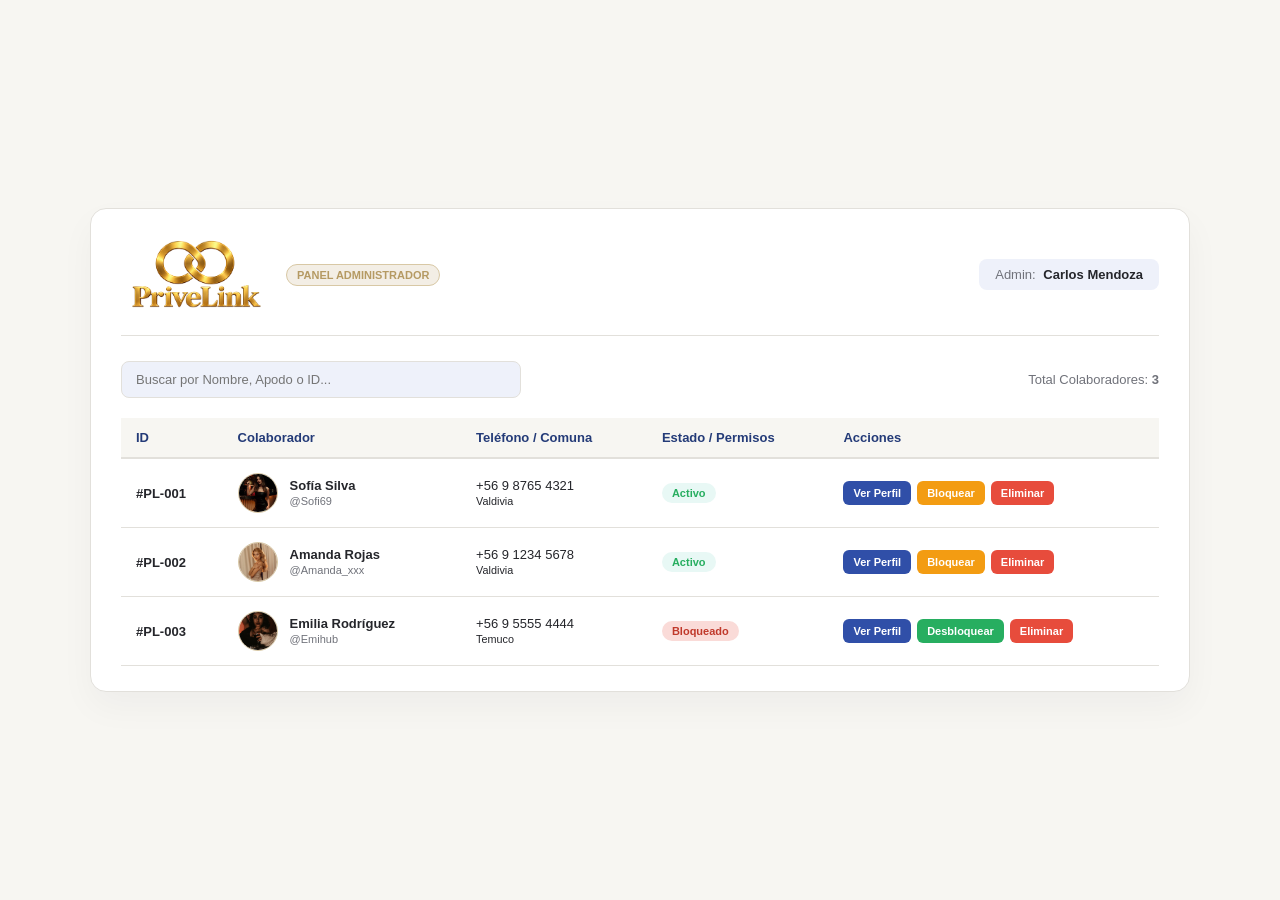
==== commit f668a7c6: "Merge branch 'main' into Rosa" ====
--- a/admin.html
+++ b/admin.html
@@ -129,7 +129,10 @@
     </section>
 
   </div>
+  
+  <footer id="footer"></footer>
 
+  <script src="js/layout.js"></script>
   <script src="script-admin.js"></script>
 </body>
 </html>
--- a/style.css
+++ b/style.css
@@ -335,14 +335,276 @@
   text-align: center;
 }
 
-/* Adaptable a móviles (se apila verticalmente) */
-@media (max-width: 850px) {
-  .pantalla-dividida {
-    flex-direction: column-reverse;
+.card-mini.c3 {
+  z-index: 1;
+  transform: translate(-75px, -35px) rotate(-6deg);
+  animation: flotar3 8s ease-in-out infinite alternate;
+}
+
+.card-mini.c4 {
+  z-index: 2;
+  transform: translate(75px, -25px) rotate(6deg);
+  animation: flotar4 6.5s ease-in-out infinite alternate;
+}
+
+.card-mini.c1.al-frente {
+  z-index: 5;
+  transform: translate(-65px, 35px) rotate(-3deg);
+  animation: flotar1 6s ease-in-out infinite alternate;
+}
+
+.card-mini.c2.al-frente {
+  z-index: 6;
+  transform: translate(65px, 45px) rotate(4deg);
+  animation: flotar2 7s ease-in-out infinite alternate;
+}
+
+.card-mini:hover {
+  z-index: 20 !important;
+  transform: scale(1.12) rotate(0deg) !important;
+  box-shadow: 0 16px 30px rgba(36, 59, 120, 0.22);
+  border-color: #B59A63;
+}
+
+.valores-footer {
+  z-index: 2;
+}
+
+.frase-marca {
+  font-family: 'Georgia', serif;
+  font-style: italic;
+  font-size: 14px;
+  color: #B59A63;
+}
+
+@keyframes flotar1 {
+  from { transform: translate(-65px, 35px) rotate(-3deg); }
+  to { transform: translate(-65px, 45px) rotate(0deg); }
+}
+
+@keyframes flotar2 {
+  from { transform: translate(65px, 45px) rotate(4deg); }
+  to { transform: translate(65px, 33px) rotate(7deg); }
+}
+
+@keyframes flotar3 {
+  from { transform: translate(-75px, -35px) rotate(-6deg); }
+  to { transform: translate(-75px, -23px) rotate(-3deg); }
+}
+
+@keyframes flotar4 {
+  from { transform: translate(75px, -25px) rotate(6deg); }
+  to { transform: translate(75px, -15px) rotate(3deg); }
+}
+
+@media (max-width: 880px) {
+  .contenedor-principal {
+    flex-direction: column;
   }
-
-  .marca-titulo {
-    font-size: 48px;
-    margin-bottom: 20px;
+  .tarjeta-formulario, .tarjeta-derecha {
+    width: 100%;
   }
+  .tarjeta-derecha {
+    height: 440px;
+  }
+}
+
+
+
+.contenedor-admin {
+  width: 100%;
+  max-width: 1100px;
+  margin: 30px auto;
+  background: #FFFFFF;
+  border-radius: 16px;
+  border: 1px solid #E2E0DB;
+  box-shadow: 0 15px 35px rgba(37, 38, 43, 0.04);
+  padding: 25px 30px;
+}
+
+.admin-header {
+  display: flex;
+  justify-content: space-between;
+  align-items: center;
+  padding-bottom: 20px;
+  border-bottom: 1px solid #E2E0DB;
+  margin-bottom: 25px;
+}
+
+.brand-admin {
+  display: flex;
+  align-items: center;
+  gap: 15px;
+}
+
+.logo-admin {
+  max-width: 150px;
+  height: auto;
+}
+
+.badge-rol {
+  background: #F3EEE5;
+  color: #B59A63;
+  border: 1px solid #D8C8A5;
+  font-size: 11px;
+  font-weight: 700;
+  padding: 4px 10px;
+  border-radius: 20px;
+  text-transform: uppercase;
+}
+
+.admin-user-info {
+  font-size: 13px;
+  color: #25262B;
+  background: #EEF1FA;
+  padding: 8px 16px;
+  border-radius: 8px;
+}
+
+.label-admin {
+  color: #70727A;
+  margin-right: 4px;
+}
+
+.toolbar-admin {
+  display: flex;
+  justify-content: space-between;
+  align-items: center;
+  margin-bottom: 20px;
+  gap: 20px;
+}
+
+.search-box {
+  flex: 1;
+}
+
+.search-box input {
+  width: 100%;
+  max-width: 400px;
+  padding: 10px 14px;
+  border-radius: 8px;
+  border: 1px solid #E2E0DB;
+  background-color: #EEF1FA;
+  font-size: 13px;
+  outline: none;
+}
+
+.search-box input:focus {
+  background-color: #FFFFFF;
+  border-color: #304FA8;
+}
+
+.stats-box {
+  font-size: 13px;
+  color: #70727A;
+}
+
+.tabla-contenedor {
+  overflow-x: auto;
+}
+
+.tabla-admin {
+  width: 100%;
+  border-collapse: collapse;
+  text-align: left;
+  font-size: 13px;
+}
+
+.tabla-admin th {
+  background-color: #F7F6F2;
+  color: #243B78;
+  padding: 12px 15px;
+  font-weight: 700;
+  border-bottom: 2px solid #E2E0DB;
+}
+
+.tabla-admin td {
+  padding: 14px 15px;
+  border-bottom: 1px solid #E2E0DB;
+  vertical-align: middle;
+}
+
+.user-cell {
+  display: flex;
+  align-items: center;
+  gap: 12px;
+}
+
+.avatar-tabla {
+  width: 40px;
+  height: 40px;
+  border-radius: 50%;
+  object-fit: cover;
+  border: 1px solid #D8C8A5;
+}
+
+.user-name {
+  font-weight: 700;
+  color: #25262B;
+}
+
+.user-apodo {
+  font-size: 11px;
+  color: #70727A;
+}
+
+.status-tag {
+  display: inline-block;
+  padding: 4px 10px;
+  border-radius: 12px;
+  font-size: 11px;
+  font-weight: bold;
+}
+
+.status-tag.activo {
+  background-color: #e8f8f5;
+  color: #27ae60;
+}
+
+.status-tag.bloqueado {
+  background-color: #fadbd8;
+  color: #c0392b;
+}
+
+.acciones-cell {
+  display: flex;
+  gap: 6px;
+}
+
+.btn-tabla {
+  padding: 6px 10px;
+  border-radius: 6px;
+  font-size: 11px;
+  font-weight: 600;
+  cursor: pointer;
+  border: none;
+  text-decoration: none;
+  transition: all 0.2s ease;
+}
+
+.btn-ver {
+  background-color: #304FA8;
+  color: #FFFFFF;
+}
+
+.btn-ver:hover {
+  background-color: #243B78;
+}
+
+.btn-estado {
+  background-color: #f39c12;
+  color: #FFFFFF;
+}
+
+.btn-estado.desbloquear {
+  background-color: #27ae60;
+}
+
+.btn-eliminar {
+  background-color: #e74c3c;
+  color: #FFFFFF;
+}
+
+.btn-eliminar:hover {
+  background-color: #c0392b;
 }
